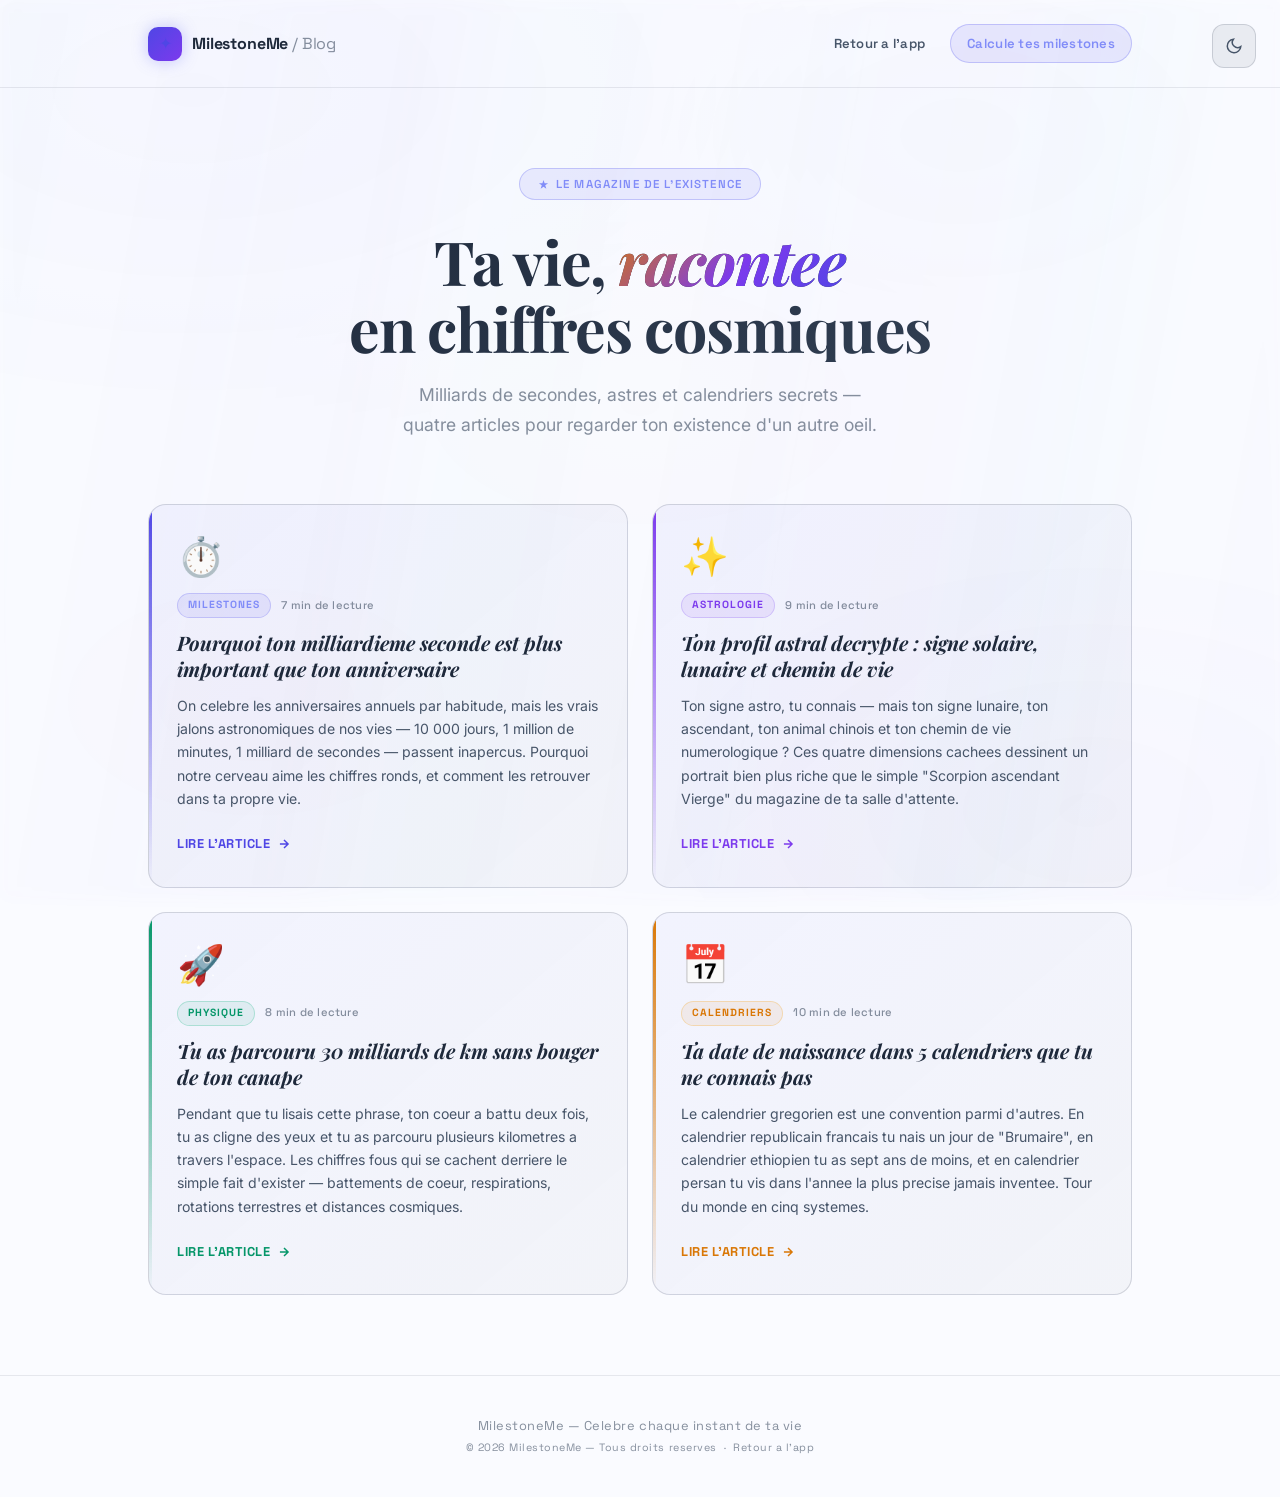
==== blog/index.html @ 5728f0c9 "Add blog section with 4 articles explaining app concepts New blog/ directory with listing page and 4" ====
<!DOCTYPE html>
<html lang="fr">
<head>
  <meta charset="UTF-8">
  <meta name="viewport" content="width=device-width, initial-scale=1.0">
  <title>Blog — MilestoneMe</title>
  <meta name="description" content="Explore les secrets de ton existence — milliards de secondes, profil astral, voyages cosmiques et calendriers alternatifs.">
  <link rel="preconnect" href="https://fonts.googleapis.com">
  <link rel="preconnect" href="https://fonts.gstatic.com" crossorigin>
  <link href="https://fonts.googleapis.com/css2?family=Playfair+Display:ital,wght@0,400;0,700;1,400;1,700&family=Space+Grotesk:wght@300;400;500;600;700&family=Inter:wght@300;400;500;600;700&display=swap" rel="stylesheet">
  <link rel="stylesheet" href="style.css">
  <!-- Theme init — synchronous pour éviter le flash (FOUC) -->
  <script>
  (function initTheme() {
    var saved = localStorage.getItem('theme');
    var prefersDark = window.matchMedia('(prefers-color-scheme: dark)').matches;
    var initial = saved || (prefersDark ? 'dark' : 'light');
    document.documentElement.setAttribute('data-theme', initial);
    window.toggleTheme = function() {
      var cur = document.documentElement.getAttribute('data-theme') || 'dark';
      var next = cur === 'dark' ? 'light' : 'dark';
      document.documentElement.setAttribute('data-theme', next);
      localStorage.setItem('theme', next);
      var btn = document.getElementById('theme-toggle-btn');
      if (btn) btn.setAttribute('aria-pressed', next === 'light');
    };
    document.addEventListener('DOMContentLoaded', function() {
      var btn = document.getElementById('theme-toggle-btn');
      if (btn) btn.setAttribute('aria-pressed', initial === 'light');
    });
  })();
  </script>
</head>
<body>

<!-- Aurora background -->
<div class="aurora-layer" aria-hidden="true"></div>

<!-- Theme toggle -->
<div class="theme-toggle-wrap">
  <button id="theme-toggle-btn" class="btn-theme-toggle" onclick="toggleTheme()" type="button"
          aria-label="Basculer le mode clair/sombre" aria-pressed="false">
    <svg class="theme-icon-sun" width="18" height="18" viewBox="0 0 24 24" fill="none" stroke="currentColor" stroke-width="2" aria-hidden="true">
      <circle cx="12" cy="12" r="5"/>
      <line x1="12" y1="1" x2="12" y2="3"/><line x1="12" y1="21" x2="12" y2="23"/>
      <line x1="4.22" y1="4.22" x2="5.64" y2="5.64"/><line x1="18.36" y1="18.36" x2="19.78" y2="19.78"/>
      <line x1="1" y1="12" x2="3" y2="12"/><line x1="21" y1="12" x2="23" y2="12"/>
      <line x1="4.22" y1="19.78" x2="5.64" y2="18.36"/><line x1="18.36" y1="5.64" x2="19.78" y2="4.22"/>
    </svg>
    <svg class="theme-icon-moon" width="18" height="18" viewBox="0 0 24 24" fill="none" stroke="currentColor" stroke-width="2" aria-hidden="true">
      <path d="M21 12.79A9 9 0 1 1 11.21 3 7 7 0 0 0 21 12.79z"/>
    </svg>
  </button>
</div>

<!-- Header -->
<header class="site-header">
  <div class="wrap">
    <div class="site-header-inner">
      <a href="../index.html" class="site-logo" aria-label="MilestoneMe — retour à l'accueil">
        <div class="site-logo-mark" aria-hidden="true">✦</div>
        <div class="site-logo-text">MilestoneMe <span>/ Blog</span></div>
      </a>
      <nav class="site-nav" aria-label="Navigation principale">
        <a href="../index.html" class="nav-link">Retour a l'app</a>
        <a href="../index.html" class="nav-link nav-link--cta">Calcule tes milestones</a>
      </nav>
    </div>
  </div>
</header>

<main>
  <div class="wrap">

    <!-- Hero -->
    <section class="blog-hero">
      <div class="blog-hero-badge" aria-label="Section">
        <svg width="11" height="11" viewBox="0 0 24 24" fill="currentColor" aria-hidden="true">
          <path d="M12 2l2.4 7.4H22l-6.2 4.5 2.4 7.4L12 17l-6.2 4.3 2.4-7.4L2 9.4h7.6z"/>
        </svg>
        Le magazine de l'existence
      </div>
      <h1 class="blog-hero-title">
        Ta vie, <em>racontee</em><br>en chiffres cosmiques
      </h1>
      <p class="blog-hero-sub">
        Milliards de secondes, astres et calendriers secrets — quatre articles pour regarder ton existence d'un autre oeil.
      </p>
    </section>

    <!-- Articles grid -->
    <section aria-label="Articles du blog">
      <div class="articles-grid">

        <!-- Article 1 -->
        <article class="article-card article-card--indigo">
          <span class="article-card-icon" aria-hidden="true">⏱️</span>
          <div class="article-card-meta">
            <span class="article-card-tag">Milestones</span>
            <span class="article-card-readtime">7 min de lecture</span>
          </div>
          <h2 class="article-card-title">
            Pourquoi ton milliardieme seconde est plus important que ton anniversaire
          </h2>
          <p class="article-card-excerpt">
            On celebre les anniversaires annuels par habitude, mais les vrais jalons astronomiques de nos vies — 10 000 jours, 1 million de minutes, 1 milliard de secondes — passent inapercus. Pourquoi notre cerveau aime les chiffres ronds, et comment les retrouver dans ta propre vie.
          </p>
          <a href="milliardieme-seconde.html" class="article-card-link" aria-label="Lire l'article sur le milliardieme seconde">
            Lire l'article
            <svg width="14" height="14" viewBox="0 0 24 24" fill="none" stroke="currentColor" stroke-width="2.5" aria-hidden="true">
              <path d="M5 12h14M12 5l7 7-7 7"/>
            </svg>
          </a>
        </article>

        <!-- Article 2 -->
        <article class="article-card article-card--violet">
          <span class="article-card-icon" aria-hidden="true">✨</span>
          <div class="article-card-meta">
            <span class="article-card-tag">Astrologie</span>
            <span class="article-card-readtime">9 min de lecture</span>
          </div>
          <h2 class="article-card-title">
            Ton profil astral decrypte : signe solaire, lunaire et chemin de vie
          </h2>
          <p class="article-card-excerpt">
            Ton signe astro, tu connais — mais ton signe lunaire, ton ascendant, ton animal chinois et ton chemin de vie numerologique ? Ces quatre dimensions cachees dessinent un portrait bien plus riche que le simple "Scorpion ascendant Vierge" du magazine de ta salle d'attente.
          </p>
          <a href="profil-astral.html" class="article-card-link" aria-label="Lire l'article sur le profil astral">
            Lire l'article
            <svg width="14" height="14" viewBox="0 0 24 24" fill="none" stroke="currentColor" stroke-width="2.5" aria-hidden="true">
              <path d="M5 12h14M12 5l7 7-7 7"/>
            </svg>
          </a>
        </article>

        <!-- Article 3 -->
        <article class="article-card article-card--emerald">
          <span class="article-card-icon" aria-hidden="true">🚀</span>
          <div class="article-card-meta">
            <span class="article-card-tag">Physique</span>
            <span class="article-card-readtime">8 min de lecture</span>
          </div>
          <h2 class="article-card-title">
            Tu as parcouru 30 milliards de km sans bouger de ton canape
          </h2>
          <p class="article-card-excerpt">
            Pendant que tu lisais cette phrase, ton coeur a battu deux fois, tu as cligne des yeux et tu as parcouru plusieurs kilometres a travers l'espace. Les chiffres fous qui se cachent derriere le simple fait d'exister — battements de coeur, respirations, rotations terrestres et distances cosmiques.
          </p>
          <a href="30-milliards-km.html" class="article-card-link" aria-label="Lire l'article sur les 30 milliards de km">
            Lire l'article
            <svg width="14" height="14" viewBox="0 0 24 24" fill="none" stroke="currentColor" stroke-width="2.5" aria-hidden="true">
              <path d="M5 12h14M12 5l7 7-7 7"/>
            </svg>
          </a>
        </article>

        <!-- Article 4 -->
        <article class="article-card article-card--amber">
          <span class="article-card-icon" aria-hidden="true">📅</span>
          <div class="article-card-meta">
            <span class="article-card-tag">Calendriers</span>
            <span class="article-card-readtime">10 min de lecture</span>
          </div>
          <h2 class="article-card-title">
            Ta date de naissance dans 5 calendriers que tu ne connais pas
          </h2>
          <p class="article-card-excerpt">
            Le calendrier gregorien est une convention parmi d'autres. En calendrier republicain francais tu nais un jour de "Brumaire", en calendrier ethiopien tu as sept ans de moins, et en calendrier persan tu vis dans l'annee la plus precise jamais inventee. Tour du monde en cinq systemes.
          </p>
          <a href="5-calendriers.html" class="article-card-link" aria-label="Lire l'article sur les 5 calendriers">
            Lire l'article
            <svg width="14" height="14" viewBox="0 0 24 24" fill="none" stroke="currentColor" stroke-width="2.5" aria-hidden="true">
              <path d="M5 12h14M12 5l7 7-7 7"/>
            </svg>
          </a>
        </article>

      </div>
    </section>

  </div>
</main>

<footer>
  <a href="../index.html">MilestoneMe</a> — Celebre chaque instant de ta vie<br>
  <small>© 2026 MilestoneMe — Tous droits reserves &nbsp;·&nbsp; <a href="../index.html">Retour a l'app</a></small>
</footer>

</body>
</html>
---- blog/style.css ----
/* ═══════════════════════════════════════════════════════════════════════════
   MilestoneMe Blog — Design System "Cosmic Observatory"
   Standalone stylesheet — all design tokens self-contained
   ═══════════════════════════════════════════════════════════════════════════ */

/* ─── DESIGN TOKENS ──────────────────────────────────────────────────────── */
:root {
  /* Backgrounds */
  --bg:  #030711;
  --bg2: #0A0818;

  /* Surfaces — layered glass */
  --surface:  rgba(255,255,255,0.03);
  --surface2: rgba(255,255,255,0.06);
  --surface3: rgba(255,255,255,0.10);

  /* Borders */
  --border:  rgba(255,255,255,0.06);
  --border2: rgba(255,255,255,0.12);
  --border3: rgba(255,255,255,0.22);

  /* Text hierarchy */
  --text:  #F1F5F9;
  --text2: #CBD5E1;
  --muted: rgba(203,213,225,0.50);

  /* Brand accents */
  --indigo:  #6366F1;
  --violet:  #8B5CF6;
  --amber:   #F59E0B;
  --emerald: #10B981;
  --rose:    #F43F5E;
  --cyan:    #06B6D4;

  /* Dim versions */
  --indigo-dim:  rgba(99,102,241,0.12);
  --violet-dim:  rgba(139,92,246,0.12);
  --amber-dim:   rgba(245,158,11,0.12);
  --emerald-dim: rgba(16,185,129,0.10);
  --rose-dim:    rgba(244,63,94,0.10);
  --cyan-dim:    rgba(6,182,212,0.10);

  /* Radii */
  --radius-card: 18px;
  --radius-pill: 100px;

  /* Blog-specific */
  --article-max: 720px;
  --reading-lh:  1.80;
}

/* ─── LIGHT MODE ─────────────────────────────────────────────────────────── */
:root[data-theme="light"] {
  --bg:  #FAFBFF;
  --bg2: #F3F4FA;
  --surface:  rgba(51,65,85,0.04);
  --surface2: rgba(51,65,85,0.08);
  --surface3: rgba(51,65,85,0.12);
  --border:  rgba(51,65,85,0.10);
  --border2: rgba(51,65,85,0.18);
  --border3: rgba(51,65,85,0.28);
  --text:  #1E293B;
  --text2: #475569;
  --muted: rgba(71,85,105,0.65);
  --indigo:  #4F46E5;
  --violet:  #7C3AED;
  --amber:   #D97706;
  --emerald: #059669;
  --rose:    #E11D48;
  --cyan:    #0891B2;
  --indigo-dim:  rgba(79,70,229,0.10);
  --violet-dim:  rgba(124,58,237,0.10);
  --amber-dim:   rgba(217,119,6,0.08);
  --emerald-dim: rgba(5,150,105,0.08);
  --rose-dim:    rgba(225,29,72,0.08);
  --cyan-dim:    rgba(8,145,178,0.08);
}

/* ─── RESET ──────────────────────────────────────────────────────────────── */
*, *::before, *::after {
  box-sizing: border-box;
  margin: 0;
  padding: 0;
}

/* ─── SMOOTH THEME TRANSITIONS ───────────────────────────────────────────── */
*, *::before, *::after {
  transition: background-color 0.30s ease, border-color 0.30s ease, color 0.30s ease;
}

@media (prefers-reduced-motion: reduce) {
  *, *::before, *::after { transition: none; }
}

/* ─── BASE ───────────────────────────────────────────────────────────────── */
html { scroll-behavior: smooth; }

body {
  font-family: 'Inter', sans-serif;
  background: var(--bg);
  color: var(--text);
  min-height: 100vh;
  overflow-x: hidden;
  -webkit-font-smoothing: antialiased;
  -moz-osx-font-smoothing: grayscale;
  line-height: 1.6;
}

a {
  color: var(--indigo);
  text-decoration: none;
  transition: color 0.18s ease;
}

a:hover { color: var(--violet); }

/* ─── AURORA BACKGROUND ──────────────────────────────────────────────────── */
body::before {
  content: '';
  position: fixed;
  inset: 0;
  z-index: 0;
  pointer-events: none;
  background:
    radial-gradient(ellipse 80% 60% at 15% 10%,  rgba(99,102,241,0.12)  0%, transparent 65%),
    radial-gradient(ellipse 60% 50% at 85% 90%,  rgba(139,92,246,0.10)  0%, transparent 65%),
    radial-gradient(ellipse 50% 40% at 50% 45%,  rgba(245,158,11,0.04)  0%, transparent 60%),
    radial-gradient(ellipse 40% 35% at 75% 15%,  rgba(6,182,212,0.07)   0%, transparent 60%),
    radial-gradient(ellipse 35% 30% at 20% 78%,  rgba(244,63,94,0.06)   0%, transparent 60%);
  animation: nebulaShift 12s ease-in-out infinite alternate;
}

:root[data-theme="light"] body::before { opacity: 0.20; }

@keyframes nebulaShift {
  0%   { opacity: 0.8; }
  100% { opacity: 1;   }
}

@media (prefers-reduced-motion: reduce) {
  body::before { animation: none; }
}

/* ─── AURORA LAYER ───────────────────────────────────────────────────────── */
.aurora-layer {
  position: fixed;
  inset: 0;
  z-index: 0;
  pointer-events: none;
  background-image:
    repeating-linear-gradient(100deg, transparent 0%, transparent 7%, rgba(99,102,241,0.04) 10%, transparent 12%, transparent 16%),
    repeating-linear-gradient(100deg, rgba(99,102,241,0.08) 10%, rgba(139,92,246,0.06) 15%, rgba(6,182,212,0.05) 20%, rgba(139,92,246,0.04) 25%, rgba(99,102,241,0.07) 30%);
  background-size: 300% 300%, 200% 200%;
  animation: auroraMove 20s linear infinite;
  filter: blur(8px);
}

:root[data-theme="light"] .aurora-layer { opacity: 0.25; }

@keyframes auroraMove {
  from { background-position: 50% 50%, 50% 50%; }
  to   { background-position: 350% 50%, 350% 50%; }
}

@media (prefers-reduced-motion: reduce) {
  .aurora-layer { animation: none; }
}

/* ─── LAYOUT ─────────────────────────────────────────────────────────────── */
.wrap {
  max-width: 1040px;
  margin: 0 auto;
  padding: 0 28px;
  position: relative;
  z-index: 1;
}

/* ═══════════════════════════════════════════════════════════════════════════
   SITE HEADER
   ═══════════════════════════════════════════════════════════════════════════ */
.site-header {
  position: relative;
  z-index: 10;
  padding: 24px 0;
  border-bottom: 1px solid var(--border);
}

.site-header-inner {
  display: flex;
  align-items: center;
  justify-content: space-between;
  gap: 16px;
}

.site-logo {
  display: flex;
  align-items: center;
  gap: 10px;
  text-decoration: none;
}

.site-logo-mark {
  width: 34px;
  height: 34px;
  background: linear-gradient(135deg, var(--indigo), var(--violet));
  border-radius: 10px;
  display: flex;
  align-items: center;
  justify-content: center;
  font-size: 1rem;
  flex-shrink: 0;
  box-shadow: 0 0 16px rgba(99,102,241,0.35);
}

.site-logo-text {
  font-family: 'Space Grotesk', sans-serif;
  font-weight: 700;
  font-size: 1rem;
  color: var(--text);
  letter-spacing: -0.01em;
}

.site-logo-text span {
  font-weight: 400;
  color: var(--muted);
}

.site-nav {
  display: flex;
  align-items: center;
  gap: 8px;
}

.nav-link {
  font-family: 'Space Grotesk', sans-serif;
  font-size: 0.82rem;
  font-weight: 600;
  color: var(--text2);
  text-decoration: none;
  padding: 8px 16px;
  border-radius: var(--radius-pill);
  border: 1px solid transparent;
  letter-spacing: 0.02em;
  transition: all 0.18s ease;
}

.nav-link:hover {
  color: var(--text);
  background: var(--surface2);
  border-color: var(--border2);
}

.nav-link--cta {
  background: var(--indigo-dim);
  border-color: rgba(99,102,241,0.30);
  color: #818CF8;
}

.nav-link--cta:hover {
  background: rgba(99,102,241,0.22);
  border-color: rgba(99,102,241,0.50);
  color: #A5B4FC;
}

/* ─── THEME TOGGLE ───────────────────────────────────────────────────────── */
.theme-toggle-wrap {
  position: fixed;
  top: 24px;
  right: 24px;
  z-index: 999;
}

.btn-theme-toggle {
  width: 44px;
  height: 44px;
  display: flex;
  align-items: center;
  justify-content: center;
  background: var(--surface2);
  border: 1px solid var(--border2);
  border-radius: 12px;
  color: var(--text2);
  cursor: pointer;
  transition: background 0.25s ease, border-color 0.25s ease, color 0.25s ease, transform 0.18s ease;
}

.btn-theme-toggle:hover {
  background: var(--surface3);
  border-color: var(--border3);
  color: var(--text);
}

.btn-theme-toggle:active { transform: scale(0.93); }

.theme-icon-moon { display: none; }
:root[data-theme="light"] .theme-icon-sun  { display: none; }
:root[data-theme="light"] .theme-icon-moon { display: block; }

@media (max-width: 640px) {
  .theme-toggle-wrap { top: 16px; right: 16px; }
  .btn-theme-toggle  { width: 40px; height: 40px; }
}

/* ═══════════════════════════════════════════════════════════════════════════
   BLOG LISTING PAGE — HERO
   ═══════════════════════════════════════════════════════════════════════════ */
.blog-hero {
  text-align: center;
  padding: 80px 20px 64px;
}

.blog-hero-badge {
  display: inline-flex;
  align-items: center;
  gap: 7px;
  background: rgba(99,102,241,0.10);
  border: 1px solid rgba(99,102,241,0.30);
  color: #818CF8;
  padding: 6px 18px;
  border-radius: var(--radius-pill);
  font-size: 0.72rem;
  font-weight: 600;
  font-family: 'Space Grotesk', sans-serif;
  letter-spacing: 0.10em;
  text-transform: uppercase;
  margin-bottom: 28px;
}

.blog-hero-title {
  font-family: 'Playfair Display', serif;
  font-size: clamp(2.2rem, 5vw, 3.8rem);
  font-weight: 700;
  line-height: 1.10;
  letter-spacing: -0.02em;
  background: linear-gradient(145deg, #ffffff 0%, rgba(226,232,240,0.80) 100%);
  -webkit-background-clip: text;
  -webkit-text-fill-color: transparent;
  background-clip: text;
  margin-bottom: 18px;
}

:root[data-theme="light"] .blog-hero-title {
  background: linear-gradient(145deg, #1E293B 0%, #334155 100%);
  -webkit-background-clip: text;
  -webkit-text-fill-color: transparent;
  background-clip: text;
}

.blog-hero-title em {
  font-style: italic;
  background: linear-gradient(135deg, var(--amber) 0%, var(--violet) 55%, var(--indigo) 100%);
  -webkit-background-clip: text;
  -webkit-text-fill-color: transparent;
  background-clip: text;
}

.blog-hero-sub {
  font-size: clamp(0.95rem, 2vw, 1.10rem);
  color: var(--muted);
  max-width: 480px;
  margin: 0 auto;
  line-height: 1.70;
}

/* ═══════════════════════════════════════════════════════════════════════════
   ARTICLE GRID
   ═══════════════════════════════════════════════════════════════════════════ */
.articles-grid {
  display: grid;
  grid-template-columns: repeat(2, 1fr);
  gap: 24px;
  padding-bottom: 80px;
}

/* ─── ARTICLE CARD ───────────────────────────────────────────────────────── */
.article-card {
  background: linear-gradient(140deg, rgba(99,102,241,0.05), var(--surface));
  border: 1px solid var(--border2);
  border-radius: var(--radius-card);
  padding: 32px 28px;
  display: flex;
  flex-direction: column;
  gap: 0;
  text-decoration: none;
  color: inherit;
  position: relative;
  overflow: hidden;
  transition: transform 0.22s ease, border-color 0.22s ease, box-shadow 0.22s ease;
}

/* Left accent bar */
.article-card::before {
  content: '';
  position: absolute;
  top: 0;
  left: 0;
  width: 3px;
  height: 100%;
  background: linear-gradient(180deg, var(--card-accent, var(--indigo)), transparent);
  border-radius: 3px 0 0 3px;
}

.article-card:hover {
  transform: translateY(-3px);
  border-color: var(--border3);
  box-shadow: 0 16px 40px rgba(0,0,0,0.30);
  color: inherit;
}

.article-card--indigo { --card-accent: var(--indigo); }
.article-card--amber  { --card-accent: var(--amber);  }
.article-card--emerald{ --card-accent: var(--emerald);}
.article-card--violet { --card-accent: var(--violet); }

/* Card icon */
.article-card-icon {
  font-size: 2.4rem;
  line-height: 1;
  margin-bottom: 18px;
  display: block;
}

/* Card meta row */
.article-card-meta {
  display: flex;
  align-items: center;
  gap: 10px;
  margin-bottom: 12px;
}

.article-card-tag {
  font-family: 'Space Grotesk', sans-serif;
  font-size: 0.65rem;
  font-weight: 700;
  text-transform: uppercase;
  letter-spacing: 0.10em;
  padding: 3px 10px;
  border-radius: var(--radius-pill);
  background: var(--indigo-dim);
  color: #818CF8;
  border: 1px solid rgba(99,102,241,0.25);
}

.article-card--amber  .article-card-tag { background: var(--amber-dim);   color: var(--amber);   border-color: rgba(245,158,11,0.25); }
.article-card--emerald .article-card-tag{ background: var(--emerald-dim); color: var(--emerald); border-color: rgba(16,185,129,0.25); }
.article-card--violet .article-card-tag { background: var(--violet-dim);  color: var(--violet);  border-color: rgba(139,92,246,0.25); }

.article-card-readtime {
  font-family: 'Space Grotesk', sans-serif;
  font-size: 0.70rem;
  font-weight: 500;
  color: var(--muted);
  letter-spacing: 0.02em;
}

/* Card title */
.article-card-title {
  font-family: 'Playfair Display', serif;
  font-size: clamp(1.05rem, 2.2vw, 1.25rem);
  font-weight: 700;
  font-style: italic;
  line-height: 1.30;
  color: var(--text);
  margin-bottom: 12px;
}

/* Card excerpt */
.article-card-excerpt {
  font-family: 'Inter', sans-serif;
  font-size: 0.88rem;
  color: var(--text2);
  line-height: 1.65;
  flex: 1;
  margin-bottom: 24px;
}

/* Read link */
.article-card-link {
  display: inline-flex;
  align-items: center;
  gap: 7px;
  font-family: 'Space Grotesk', sans-serif;
  font-size: 0.80rem;
  font-weight: 700;
  color: var(--indigo);
  letter-spacing: 0.04em;
  text-transform: uppercase;
  text-decoration: none;
  transition: gap 0.18s ease, color 0.18s ease;
}

.article-card--amber  .article-card-link { color: var(--amber);   }
.article-card--emerald .article-card-link{ color: var(--emerald); }
.article-card--violet .article-card-link { color: var(--violet);  }

.article-card:hover .article-card-link { gap: 11px; }

.article-card-link svg {
  transition: transform 0.18s ease;
}

.article-card:hover .article-card-link svg {
  transform: translateX(3px);
}

/* ═══════════════════════════════════════════════════════════════════════════
   ARTICLE PAGE — HERO
   ═══════════════════════════════════════════════════════════════════════════ */
.article-hero {
  padding: 64px 20px 56px;
  text-align: center;
  max-width: var(--article-max);
  margin: 0 auto;
}

.article-back-row {
  display: flex;
  align-items: center;
  justify-content: center;
  gap: 12px;
  margin-bottom: 36px;
  flex-wrap: wrap;
}

.back-link {
  display: inline-flex;
  align-items: center;
  gap: 6px;
  font-family: 'Space Grotesk', sans-serif;
  font-size: 0.78rem;
  font-weight: 600;
  color: var(--muted);
  text-decoration: none;
  letter-spacing: 0.04em;
  text-transform: uppercase;
  padding: 6px 14px;
  border: 1px solid var(--border2);
  border-radius: var(--radius-pill);
  transition: all 0.18s ease;
}

.back-link:hover {
  color: var(--text);
  border-color: var(--border3);
  background: var(--surface2);
}

.back-sep {
  width: 4px;
  height: 4px;
  border-radius: 50%;
  background: var(--border2);
}

.article-tag {
  display: inline-flex;
  align-items: center;
  gap: 7px;
  background: rgba(99,102,241,0.10);
  border: 1px solid rgba(99,102,241,0.30);
  color: #818CF8;
  padding: 6px 18px;
  border-radius: var(--radius-pill);
  font-size: 0.72rem;
  font-weight: 600;
  font-family: 'Space Grotesk', sans-serif;
  letter-spacing: 0.10em;
  text-transform: uppercase;
  margin-bottom: 24px;
  display: block;
  width: fit-content;
  margin-left: auto;
  margin-right: auto;
}

.article-title {
  font-family: 'Playfair Display', serif;
  font-size: clamp(1.8rem, 4.5vw, 3rem);
  font-weight: 700;
  line-height: 1.15;
  letter-spacing: -0.02em;
  background: linear-gradient(145deg, #ffffff 0%, rgba(226,232,240,0.80) 100%);
  -webkit-background-clip: text;
  -webkit-text-fill-color: transparent;
  background-clip: text;
  margin-bottom: 20px;
}

:root[data-theme="light"] .article-title {
  background: linear-gradient(145deg, #1E293B 0%, #334155 100%);
  -webkit-background-clip: text;
  -webkit-text-fill-color: transparent;
  background-clip: text;
}

.article-meta {
  display: flex;
  align-items: center;
  justify-content: center;
  gap: 16px;
  flex-wrap: wrap;
}

.article-meta-item {
  font-family: 'Space Grotesk', sans-serif;
  font-size: 0.75rem;
  font-weight: 500;
  color: var(--muted);
  letter-spacing: 0.04em;
  display: flex;
  align-items: center;
  gap: 5px;
}

.article-meta-sep {
  width: 3px;
  height: 3px;
  border-radius: 50%;
  background: var(--border3);
}

/* ═══════════════════════════════════════════════════════════════════════════
   ARTICLE BODY
   ═══════════════════════════════════════════════════════════════════════════ */
.article-body {
  max-width: var(--article-max);
  margin: 0 auto;
  padding: 0 20px 80px;
  position: relative;
  z-index: 1;
}

/* Divider line after hero */
.article-divider {
  width: 60px;
  height: 2px;
  background: linear-gradient(90deg, var(--indigo), var(--violet));
  border-radius: 2px;
  margin: 0 auto 48px;
}

/* Prose — paragraphs, lists */
.article-body p {
  font-family: 'Inter', sans-serif;
  font-size: 1.05rem;
  color: var(--text2);
  line-height: var(--reading-lh);
  margin-bottom: 1.4em;
}

.article-body p:last-child { margin-bottom: 0; }

.article-body strong {
  color: var(--text);
  font-weight: 600;
}

.article-body em { font-style: italic; }

/* Section headings */
.article-body h2 {
  font-family: 'Playfair Display', serif;
  font-size: clamp(1.25rem, 3vw, 1.65rem);
  font-weight: 700;
  font-style: italic;
  color: var(--text);
  margin: 2.4em 0 0.9em;
  line-height: 1.25;
  display: flex;
  align-items: center;
  gap: 12px;
}

.article-body h2::after {
  content: '';
  flex: 1;
  height: 1px;
  background: linear-gradient(to right, var(--border2), transparent);
}

.article-body h3 {
  font-family: 'Space Grotesk', sans-serif;
  font-size: 1rem;
  font-weight: 700;
  color: var(--text);
  margin: 1.8em 0 0.6em;
  letter-spacing: 0.01em;
}

/* Lists */
.article-body ul,
.article-body ol {
  font-family: 'Inter', sans-serif;
  font-size: 1.02rem;
  color: var(--text2);
  line-height: var(--reading-lh);
  margin-bottom: 1.4em;
  padding-left: 1.4em;
}

.article-body ul { list-style: none; padding-left: 0; }

.article-body ul li {
  position: relative;
  padding-left: 1.4em;
  margin-bottom: 0.5em;
}

.article-body ul li::before {
  content: '';
  position: absolute;
  left: 0;
  top: 0.65em;
  width: 6px;
  height: 6px;
  border-radius: 50%;
  background: var(--indigo);
}

.article-body ol li { margin-bottom: 0.5em; }

/* ─── PULL QUOTE ─────────────────────────────────────────────────────────── */
.pull-quote {
  position: relative;
  margin: 2.4em 0;
  padding: 28px 32px 28px 40px;
  background: linear-gradient(135deg, var(--indigo-dim), var(--violet-dim));
  border-radius: 16px;
  border-left: 3px solid var(--indigo);
  font-family: 'Playfair Display', serif;
  font-size: clamp(1.1rem, 2.5vw, 1.35rem);
  font-style: italic;
  font-weight: 700;
  color: var(--text);
  line-height: 1.45;
}

.pull-quote::before {
  content: '\201C';
  position: absolute;
  top: 12px;
  left: 14px;
  font-size: 3rem;
  line-height: 1;
  color: var(--indigo);
  opacity: 0.5;
  font-family: Georgia, serif;
}

/* ─── FUN FACT BOX ───────────────────────────────────────────────────────── */
.fun-fact {
  background: linear-gradient(135deg, var(--amber-dim), rgba(245,158,11,0.05));
  border: 1px solid rgba(245,158,11,0.20);
  border-left: 3px solid var(--amber);
  border-radius: 14px;
  padding: 20px 24px;
  margin: 1.8em 0;
  font-family: 'Inter', sans-serif;
  font-size: 0.95rem;
  color: var(--text2);
  line-height: 1.65;
}

.fun-fact .fun-fact-label {
  display: flex;
  align-items: center;
  gap: 8px;
  font-family: 'Space Grotesk', sans-serif;
  font-size: 0.68rem;
  font-weight: 700;
  text-transform: uppercase;
  letter-spacing: 0.10em;
  color: var(--amber);
  margin-bottom: 8px;
}

.fun-fact p { margin-bottom: 0; color: var(--text2); font-size: 0.95rem; }

.fun-fact--indigo {
  background: linear-gradient(135deg, var(--indigo-dim), rgba(99,102,241,0.04));
  border-color: rgba(99,102,241,0.20);
  border-left-color: var(--indigo);
}
.fun-fact--indigo .fun-fact-label { color: #818CF8; }

.fun-fact--emerald {
  background: linear-gradient(135deg, var(--emerald-dim), rgba(16,185,129,0.04));
  border-color: rgba(16,185,129,0.20);
  border-left-color: var(--emerald);
}
.fun-fact--emerald .fun-fact-label { color: var(--emerald); }

.fun-fact--violet {
  background: linear-gradient(135deg, var(--violet-dim), rgba(139,92,246,0.04));
  border-color: rgba(139,92,246,0.20);
  border-left-color: var(--violet);
}
.fun-fact--violet .fun-fact-label { color: var(--violet); }

.fun-fact--rose {
  background: linear-gradient(135deg, var(--rose-dim), rgba(244,63,94,0.04));
  border-color: rgba(244,63,94,0.20);
  border-left-color: var(--rose);
}
.fun-fact--rose .fun-fact-label { color: var(--rose); }

/* ─── TABLE OF CONTENTS ──────────────────────────────────────────────────── */
.toc {
  background: var(--surface2);
  border: 1px solid var(--border2);
  border-radius: 16px;
  padding: 24px 28px;
  margin-bottom: 2.4em;
}

.toc-title {
  font-family: 'Space Grotesk', sans-serif;
  font-size: 0.72rem;
  font-weight: 700;
  text-transform: uppercase;
  letter-spacing: 0.10em;
  color: var(--muted);
  margin-bottom: 14px;
}

.toc-list {
  list-style: none;
  padding: 0;
  margin: 0;
  display: flex;
  flex-direction: column;
  gap: 6px;
}

.toc-list li { padding-left: 0; }
.toc-list li::before { display: none; }

.toc-list a {
  font-family: 'Inter', sans-serif;
  font-size: 0.90rem;
  color: var(--text2);
  text-decoration: none;
  display: flex;
  align-items: center;
  gap: 8px;
  padding: 4px 0;
  transition: color 0.18s ease;
}

.toc-list a:hover { color: var(--indigo); }

.toc-list a .toc-num {
  font-family: 'Space Grotesk', sans-serif;
  font-size: 0.68rem;
  font-weight: 700;
  color: var(--muted);
  min-width: 18px;
}

/* ─── ARTICLE CTA ────────────────────────────────────────────────────────── */
.article-cta {
  background: linear-gradient(135deg, var(--indigo-dim), var(--violet-dim));
  border: 1px solid rgba(99,102,241,0.25);
  border-radius: var(--radius-card);
  padding: 40px 36px;
  text-align: center;
  margin: 3em 0 2em;
}

.article-cta-title {
  font-family: 'Playfair Display', serif;
  font-size: clamp(1.2rem, 3vw, 1.6rem);
  font-weight: 700;
  font-style: italic;
  color: var(--text);
  margin-bottom: 10px;
}

.article-cta-sub {
  font-family: 'Inter', sans-serif;
  font-size: 0.92rem;
  color: var(--text2);
  margin-bottom: 24px;
  line-height: 1.60;
}

.btn-cta {
  display: inline-flex;
  align-items: center;
  gap: 9px;
  font-family: 'Space Grotesk', sans-serif;
  font-size: 0.90rem;
  font-weight: 700;
  color: #fff;
  background: linear-gradient(135deg, var(--indigo), var(--violet));
  border: none;
  border-radius: 12px;
  padding: 14px 28px;
  text-decoration: none;
  letter-spacing: 0.03em;
  cursor: pointer;
  box-shadow: 0 4px 20px rgba(99,102,241,0.35);
  transition: transform 0.18s ease, box-shadow 0.18s ease;
}

.btn-cta:hover {
  transform: translateY(-2px);
  box-shadow: 0 8px 32px rgba(99,102,241,0.50);
  color: #fff;
}

.btn-cta:active { transform: translateY(0); }

/* ─── RELATED ARTICLES ───────────────────────────────────────────────────── */
.related-articles {
  margin-top: 2.4em;
  padding-top: 2.4em;
  border-top: 1px solid var(--border);
}

.related-title {
  font-family: 'Space Grotesk', sans-serif;
  font-size: 0.72rem;
  font-weight: 700;
  text-transform: uppercase;
  letter-spacing: 0.10em;
  color: var(--muted);
  margin-bottom: 16px;
}

.related-links {
  display: flex;
  flex-direction: column;
  gap: 10px;
}

.related-link {
  display: flex;
  align-items: center;
  gap: 12px;
  padding: 14px 18px;
  background: var(--surface);
  border: 1px solid var(--border2);
  border-radius: 12px;
  text-decoration: none;
  color: var(--text2);
  font-family: 'Inter', sans-serif;
  font-size: 0.90rem;
  transition: all 0.18s ease;
}

.related-link:hover {
  background: var(--surface2);
  border-color: var(--border3);
  color: var(--text);
}

.related-link-icon { font-size: 1.2rem; flex-shrink: 0; }

/* ═══════════════════════════════════════════════════════════════════════════
   FOOTER
   ═══════════════════════════════════════════════════════════════════════════ */
footer {
  text-align: center;
  padding: 40px 20px;
  font-family: 'Space Grotesk', sans-serif;
  font-size: 0.80rem;
  color: var(--muted);
  letter-spacing: 0.04em;
  border-top: 1px solid var(--border);
  position: relative;
  z-index: 1;
}

footer a {
  color: var(--muted);
  text-decoration: none;
}

footer a:hover { color: var(--text2); }

/* ═══════════════════════════════════════════════════════════════════════════
   RESPONSIVE
   ═══════════════════════════════════════════════════════════════════════════ */
@media (max-width: 768px) {
  .articles-grid {
    grid-template-columns: 1fr;
    gap: 16px;
  }

  .article-hero { padding: 48px 16px 40px; }
  .article-body { padding: 0 16px 60px; }
  .article-cta  { padding: 28px 22px; }

  .pull-quote { padding: 22px 22px 22px 32px; }
  .pull-quote::before { font-size: 2.4rem; left: 10px; top: 10px; }

  .site-nav .nav-link:not(.nav-link--cta) { display: none; }
  .wrap { padding: 0 18px; }
}

@media (max-width: 480px) {
  .blog-hero { padding: 56px 16px 44px; }
  .article-card { padding: 24px 20px; }
  .article-body h2 { font-size: 1.20rem; }
  .article-back-row { gap: 8px; }
  .back-sep { display: none; }
  .toc { padding: 18px 20px; }
}
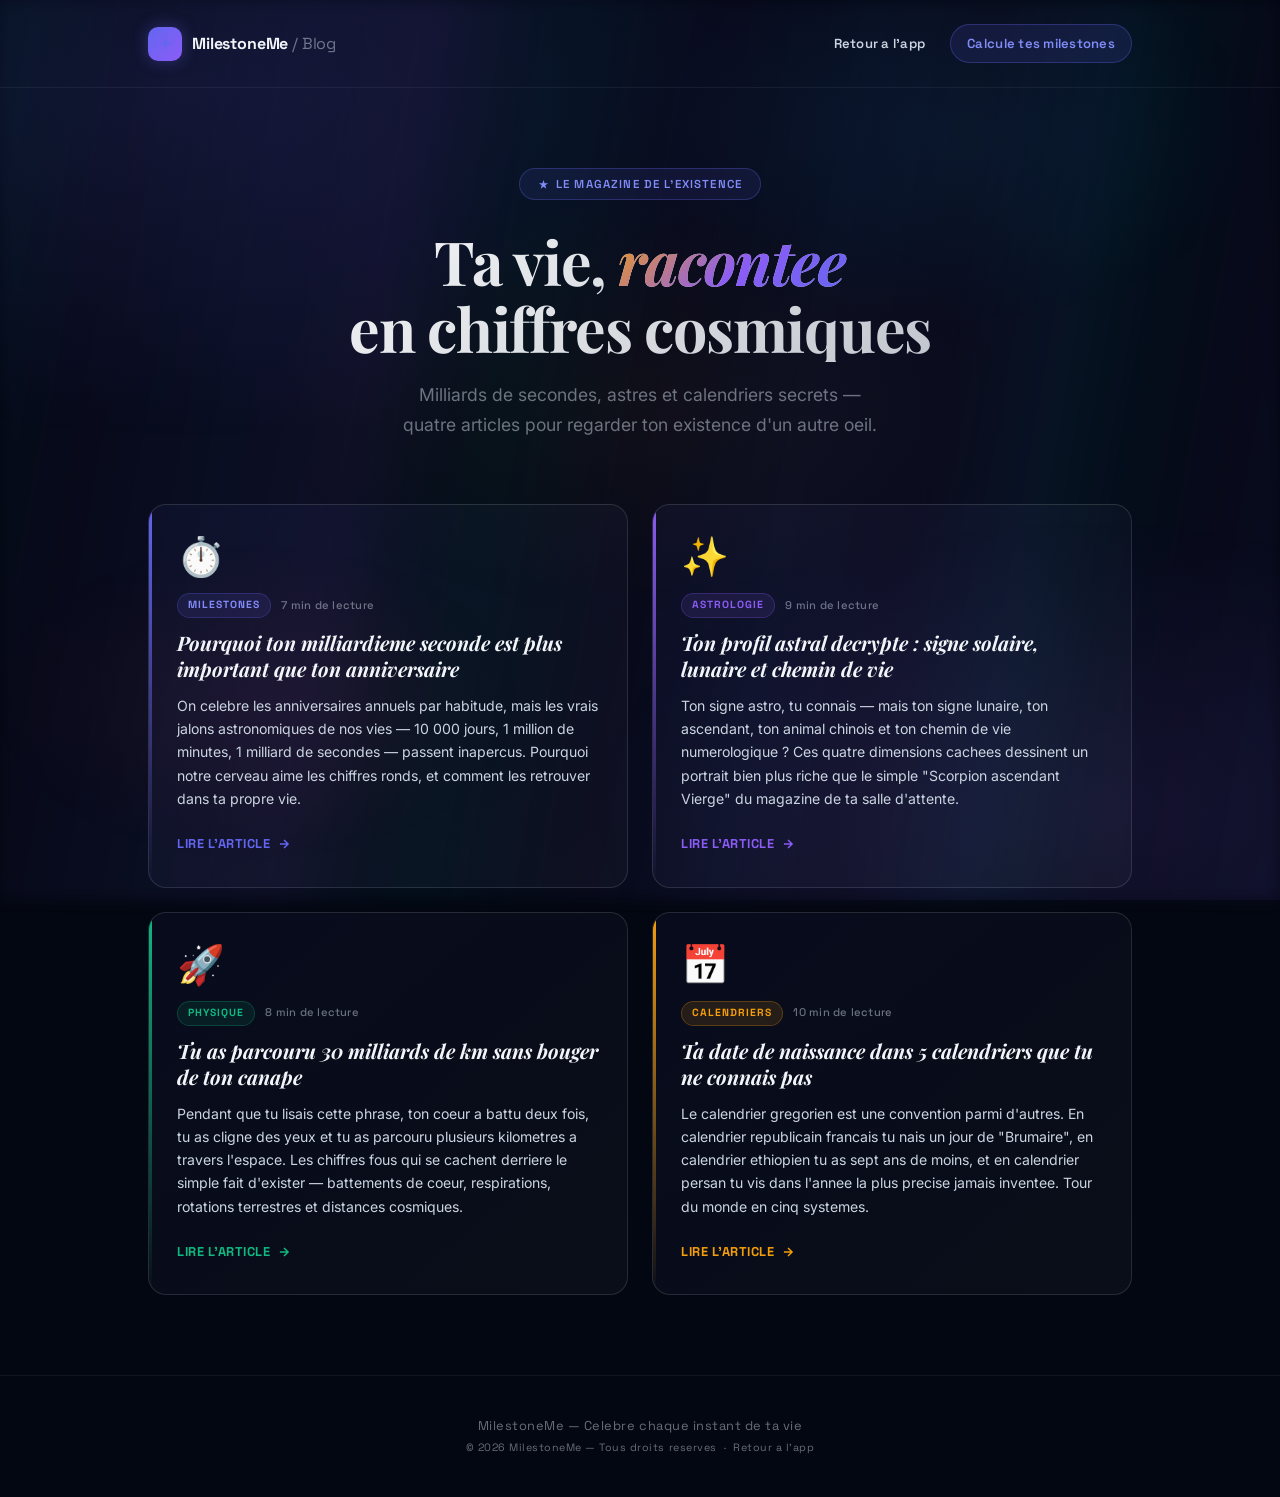
==== commit c2c1bcae: "Force dark mode, fix OG image, add poster/chips/wheel-picker features Dark mode: - Force data-theme=" ====
--- a/blog/index.html
+++ b/blog/index.html
@@ -5,53 +5,31 @@
   <meta name="viewport" content="width=device-width, initial-scale=1.0">
   <title>Blog — MilestoneMe</title>
   <meta name="description" content="Explore les secrets de ton existence — milliards de secondes, profil astral, voyages cosmiques et calendriers alternatifs.">
+  <link rel="canonical" href="https://statsme.org/blog/">
+  <meta property="og:type" content="website">
+  <meta property="og:title" content="Blog — MilestoneMe">
+  <meta property="og:description" content="Explore les secrets de ton existence — milliards de secondes, profil astral, voyages cosmiques et calendriers alternatifs.">
+  <meta property="og:url" content="https://statsme.org/blog/">
+  <meta property="og:image" content="https://statsme.org/img/og-image.jpg">
+  <meta property="og:locale" content="fr_FR">
+  <meta property="og:site_name" content="MilestoneMe">
+  <meta name="twitter:card" content="summary_large_image">
+  <meta name="twitter:title" content="Blog — MilestoneMe">
+  <meta name="twitter:description" content="Explore les secrets de ton existence — milliards de secondes, profil astral, voyages cosmiques et calendriers alternatifs.">
+  <meta name="twitter:image" content="https://statsme.org/img/og-image.jpg">
+  <link rel="icon" type="image/svg+xml" href="/favicon.svg">
   <link rel="preconnect" href="https://fonts.googleapis.com">
   <link rel="preconnect" href="https://fonts.gstatic.com" crossorigin>
   <link href="https://fonts.googleapis.com/css2?family=Playfair+Display:ital,wght@0,400;0,700;1,400;1,700&family=Space+Grotesk:wght@300;400;500;600;700&family=Inter:wght@300;400;500;600;700&display=swap" rel="stylesheet">
   <link rel="stylesheet" href="style.css">
-  <!-- Theme init — synchronous pour éviter le flash (FOUC) -->
-  <script>
-  (function initTheme() {
-    var saved = localStorage.getItem('theme');
-    var prefersDark = window.matchMedia('(prefers-color-scheme: dark)').matches;
-    var initial = saved || (prefersDark ? 'dark' : 'light');
-    document.documentElement.setAttribute('data-theme', initial);
-    window.toggleTheme = function() {
-      var cur = document.documentElement.getAttribute('data-theme') || 'dark';
-      var next = cur === 'dark' ? 'light' : 'dark';
-      document.documentElement.setAttribute('data-theme', next);
-      localStorage.setItem('theme', next);
-      var btn = document.getElementById('theme-toggle-btn');
-      if (btn) btn.setAttribute('aria-pressed', next === 'light');
-    };
-    document.addEventListener('DOMContentLoaded', function() {
-      var btn = document.getElementById('theme-toggle-btn');
-      if (btn) btn.setAttribute('aria-pressed', initial === 'light');
-    });
-  })();
-  </script>
+  <!-- Theme: forced dark mode -->
+  <script>document.documentElement.setAttribute('data-theme', 'dark');</script>
 </head>
 <body>
 
 <!-- Aurora background -->
 <div class="aurora-layer" aria-hidden="true"></div>
 
-<!-- Theme toggle -->
-<div class="theme-toggle-wrap">
-  <button id="theme-toggle-btn" class="btn-theme-toggle" onclick="toggleTheme()" type="button"
-          aria-label="Basculer le mode clair/sombre" aria-pressed="false">
-    <svg class="theme-icon-sun" width="18" height="18" viewBox="0 0 24 24" fill="none" stroke="currentColor" stroke-width="2" aria-hidden="true">
-      <circle cx="12" cy="12" r="5"/>
-      <line x1="12" y1="1" x2="12" y2="3"/><line x1="12" y1="21" x2="12" y2="23"/>
-      <line x1="4.22" y1="4.22" x2="5.64" y2="5.64"/><line x1="18.36" y1="18.36" x2="19.78" y2="19.78"/>
-      <line x1="1" y1="12" x2="3" y2="12"/><line x1="21" y1="12" x2="23" y2="12"/>
-      <line x1="4.22" y1="19.78" x2="5.64" y2="18.36"/><line x1="18.36" y1="5.64" x2="19.78" y2="4.22"/>
-    </svg>
-    <svg class="theme-icon-moon" width="18" height="18" viewBox="0 0 24 24" fill="none" stroke="currentColor" stroke-width="2" aria-hidden="true">
-      <path d="M21 12.79A9 9 0 1 1 11.21 3 7 7 0 0 0 21 12.79z"/>
-    </svg>
-  </button>
-</div>
 
 <!-- Header -->
 <header class="site-header">
